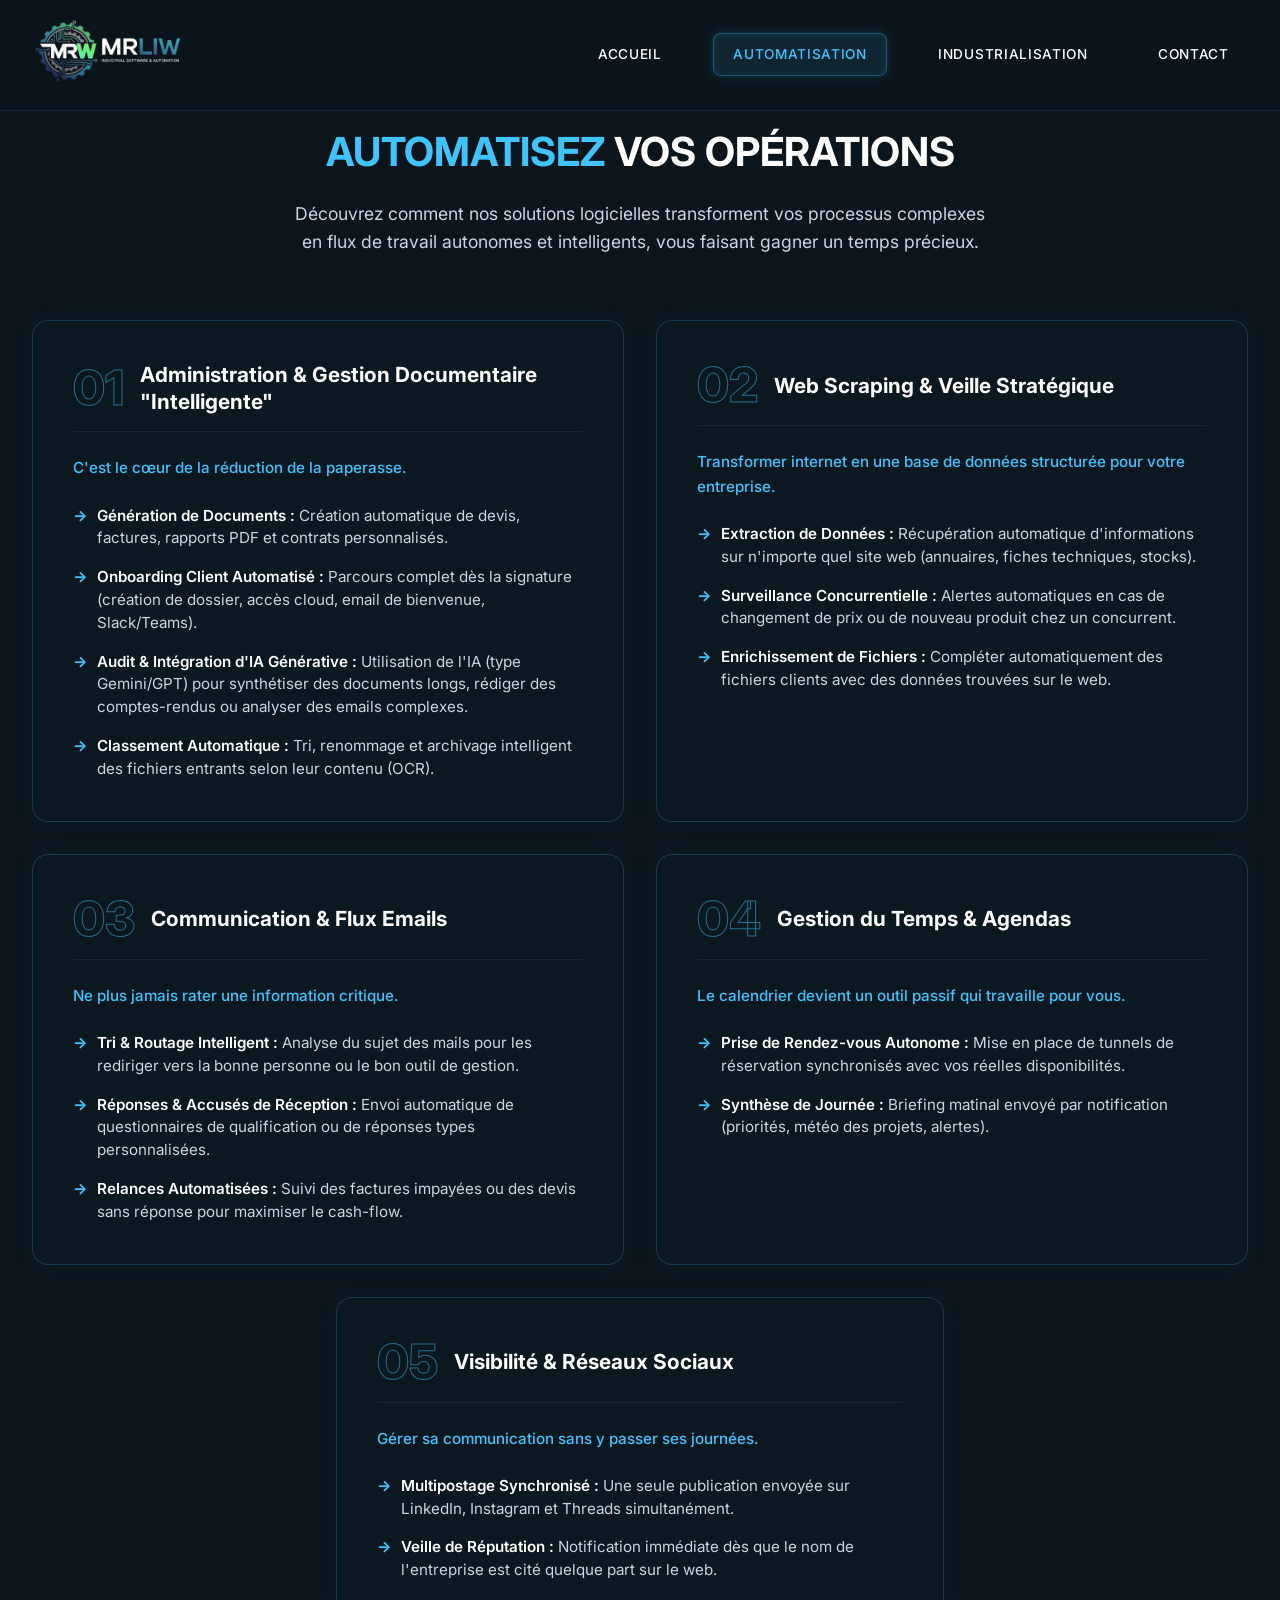
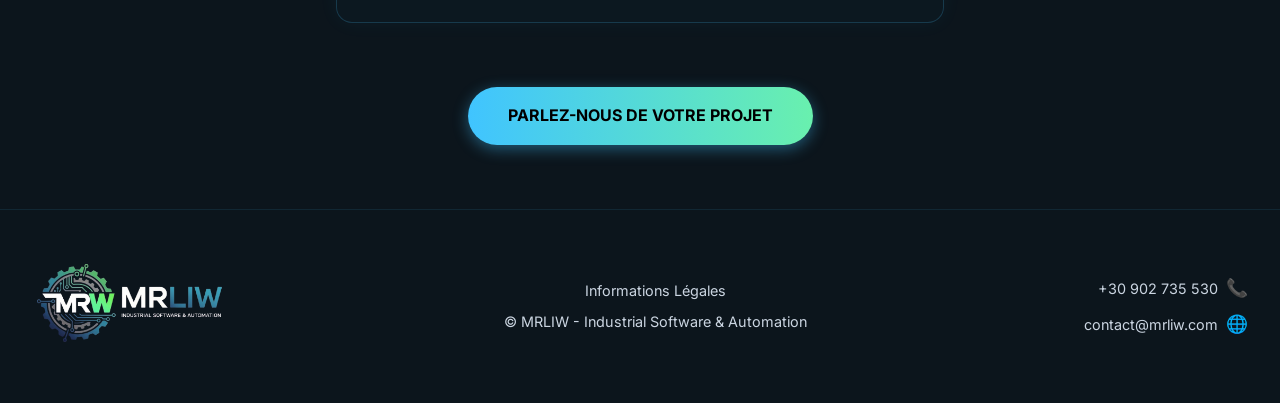
==== template/automatisation.html @ e8d8ef27 "Création de la page automatisation" ====
<!DOCTYPE html>
<html lang="fr" class="scroll-smooth">

<head>
    <meta charset="UTF-8">
    <meta name="viewport" content="width=device-width, initial-scale=1.0">
    <meta name="description"
        content="Découvrez nos services d'automatisation intelligente pour optimiser la gestion, la veille, et la communication de votre entreprise.">
    <title>Automatisation des Processus - MRLIW</title>

    <!-- Google Fonts -->
    <link rel="preconnect" href="https://fonts.googleapis.com">
    <link rel="preconnect" href="https://fonts.gstatic.com" crossorigin>
    <link href="https://fonts.googleapis.com/css2?family=Inter:wght@400;500;600;700;800&display=swap" rel="stylesheet">

    <!-- Custom CSS -->
    <link rel="stylesheet" href="../css/style.css">

    <!-- Umami Analytics -->
    <script defer src="https://stats.mrliw.fr/script.js"
        data-website-id="c07e1c42-2e2d-43bd-b1d2-3c88c7990dd4"></script>
</head>

<body>

    <!-- Header / Navbar -->
    <header class="navbar">
        <div class="container navbar-container">
            <a href="../index.html" class="logo-link" aria-label="Accueil MRLIW">
                <img src="../img/logo_mrliw.png" alt="MRLIW Logo" class="logo-img">
            </a>

            <nav class="nav-links">
                <a href="../index.html#accueil" class="nav-item" data-umami-event="Clic Navbar Accueil">ACCUEIL</a>
                <a href="automatisation.html" class="nav-item active"
                    data-umami-event="Clic Navbar Automatisation">AUTOMATISATION</a>
                <a href="../index.html#poles" class="nav-item"
                    data-umami-event="Clic Navbar Industrialisation">INDUSTRIALISATION</a>
                <a href="contact.html" class="nav-item" data-umami-event="Clic Navbar Contact">CONTACT</a>
            </nav>

            <!-- Mobile Menu Button -->
            <div class="mobile-menu-btn" aria-label="Menu principal">
                <span></span>
                <span></span>
                <span></span>
            </div>
        </div>
    </header>

    <!-- Main Content -->
    <main class="services-page">
        <div class="container">

            <div class="services-header">
                <h1 class="services-title"><span>AUTOMATISEZ</span> VOS OPÉRATIONS</h1>
                <p class="services-subtitle">Découvrez comment nos solutions logicielles transforment vos processus
                    complexes en flux de travail autonomes et intelligents, vous faisant gagner un temps précieux.</p>
            </div>

            <div class="services-grid">

                <!-- Service 1 -->
                <article class="service-card">
                    <div class="service-header">
                        <span class="service-number">01</span>
                        <h2 class="service-title">Administration & Gestion Documentaire "Intelligente"</h2>
                    </div>
                    <p class="service-description">C'est le cœur de la réduction de la paperasse.</p>
                    <ul class="service-features">
                        <li><strong>Génération de Documents :</strong> Création automatique de devis, factures, rapports
                            PDF et contrats personnalisés.</li>
                        <li><strong>Onboarding Client Automatisé :</strong> Parcours complet dès la signature (création
                            de dossier, accès cloud, email de bienvenue, Slack/Teams).</li>
                        <li><strong>Audit & Intégration d'IA Générative :</strong> Utilisation de l'IA (type Gemini/GPT)
                            pour synthétiser des documents longs, rédiger des comptes-rendus ou analyser des emails
                            complexes.</li>
                        <li><strong>Classement Automatique :</strong> Tri, renommage et archivage intelligent des
                            fichiers entrants selon leur contenu (OCR).</li>
                    </ul>
                </article>

                <!-- Service 2 -->
                <article class="service-card">
                    <div class="service-header">
                        <span class="service-number">02</span>
                        <h2 class="service-title">Web Scraping & Veille Stratégique</h2>
                    </div>
                    <p class="service-description">Transformer internet en une base de données structurée pour votre
                        entreprise.</p>
                    <ul class="service-features">
                        <li><strong>Extraction de Données :</strong> Récupération automatique d'informations sur
                            n'importe quel site web (annuaires, fiches techniques, stocks).</li>
                        <li><strong>Surveillance Concurrentielle :</strong> Alertes automatiques en cas de changement de
                            prix ou de nouveau produit chez un concurrent.</li>
                        <li><strong>Enrichissement de Fichiers :</strong> Compléter automatiquement des fichiers clients
                            avec des données trouvées sur le web.</li>
                    </ul>
                </article>

                <!-- Service 3 -->
                <article class="service-card">
                    <div class="service-header">
                        <span class="service-number">03</span>
                        <h2 class="service-title">Communication & Flux Emails</h2>
                    </div>
                    <p class="service-description">Ne plus jamais rater une information critique.</p>
                    <ul class="service-features">
                        <li><strong>Tri & Routage Intelligent :</strong> Analyse du sujet des mails pour les rediriger
                            vers la bonne personne ou le bon outil de gestion.</li>
                        <li><strong>Réponses & Accusés de Réception :</strong> Envoi automatique de questionnaires de
                            qualification ou de réponses types personnalisées.</li>
                        <li><strong>Relances Automatisées :</strong> Suivi des factures impayées ou des devis sans
                            réponse pour maximiser le cash-flow.</li>
                    </ul>
                </article>

                <!-- Service 4 -->
                <article class="service-card">
                    <div class="service-header">
                        <span class="service-number">04</span>
                        <h2 class="service-title">Gestion du Temps & Agendas</h2>
                    </div>
                    <p class="service-description">Le calendrier devient un outil passif qui travaille pour vous.</p>
                    <ul class="service-features">
                        <li><strong>Prise de Rendez-vous Autonome :</strong> Mise en place de tunnels de réservation
                            synchronisés avec vos réelles disponibilités.</li>
                        <li><strong>Synthèse de Journée :</strong> Briefing matinal envoyé par notification (priorités,
                            météo des projets, alertes).</li>
                    </ul>
                </article>

                <!-- Service 5 -->
                <article class="service-card">
                    <div class="service-header">
                        <span class="service-number">05</span>
                        <h2 class="service-title">Visibilité & Réseaux Sociaux</h2>
                    </div>
                    <p class="service-description">Gérer sa communication sans y passer ses journées.</p>
                    <ul class="service-features">
                        <li><strong>Multipostage Synchronisé :</strong> Une seule publication envoyée sur LinkedIn,
                            Instagram et Threads simultanément.</li>
                        <li><strong>Veille de Réputation :</strong> Notification immédiate dès que le nom de
                            l'entreprise est cité quelque part sur le web.</li>
                    </ul>
                </article>

            </div>

            <div class="services-header" style="margin-top: 4rem; margin-bottom: 0;">
                <a href="contact.html" class="btn btn-gradient gap-2"
                    data-umami-event="Clic CTA Contact depuis Automatisation">
                    PARLEZ-NOUS DE VOTRE PROJET
                </a>
            </div>

        </div>
    </main>

    <!-- Footer -->
    <footer id="contact" class="footer">
        <div class="container footer-container">
            <div class="footer-logo">
                <img src="../img/logo_mrliw.png" alt="MRLIW Logo" class="logo-img-small">
            </div>

            <div class="footer-copyright">
                <p><a href="infos_legales.html" class="legal-link">Informations Légales</a></p>
                <p>&copy; MRLIW - Industrial Software & Automation</p>
            </div>

            <div class="footer-contact">
                <div class="contact-item">
                    <span>+30 902 735 530</span>
                    <span class="icon">📞</span>
                </div>
                <div class="contact-item">
                    <span>contact@mrliw.com</span>
                    <span class="icon">🌐</span>
                </div>
            </div>
        </div>
    </footer>

    <!-- Custom JS -->
    <script src="../js/main.js"></script>
</body>

</html>
---- css/style.css ----
/* =========================================================================
   MRLIW - Stylesheet (Mise à jour Maquette)
   ========================================================================= */

:root {
    --bg-main: #0c151c;
    /* Bleu très sombre / noir */
    --bg-card: rgba(14, 25, 34, 0.85);
    /* Fond des cartes légèrement transparent */

    --text-main: #ffffff;
    --text-muted: #cbd5e1;

    /* Nouvelles couleurs de la maquette */
    --cyan: #40c4ff;
    --cyan-hover: #00b0ff;
    --gradient-start: #40c4ff;
    --gradient-end: #69f0ae;
    /* Vert menthe clair pour le dégradé du bouton */

    /* Glows */
    --glow-cyan: rgba(64, 196, 255, 0.4);

    --font-sans: 'Inter', system-ui, -apple-system, sans-serif;
    --transition-speed: 0.3s;
}

* {
    margin: 0;
    padding: 0;
    box-sizing: border-box;
}

html {
    scroll-behavior: smooth;
}

body {
    background-color: var(--bg-main);
    color: var(--text-main);
    font-family: var(--font-sans);
    line-height: 1.6;
    overflow-x: hidden;
    -webkit-font-smoothing: antialiased;
}

.container {
    width: 100%;
    max-width: 1400px;
    margin: 0 auto;
    padding: 0 2rem;
}

.text-cyan {
    color: var(--cyan);
}

/* --- Boutons --- */
.btn {
    display: inline-block;
    border-radius: 9999px;
    font-weight: 700;
    text-decoration: none;
    text-transform: uppercase;
    transition: all var(--transition-speed) ease;
    cursor: pointer;
    text-align: center;
    color: #000;
    /* Texte noir sur bouton clair */
    border: none;
}

.btn-gradient {
    background: linear-gradient(90deg, var(--gradient-start), var(--gradient-end));
    padding: 1rem 2.5rem;
    font-size: 1rem;
    box-shadow: 0 4px 15px var(--glow-cyan);
}

.btn-gradient:hover {
    box-shadow: 0 6px 25px var(--glow-cyan);
    transform: translateY(-2px);
    filter: brightness(1.1);
}

.btn-gradient-small {
    background: linear-gradient(90deg, var(--gradient-start), var(--gradient-end));
    padding: 0.8rem 2rem;
    font-size: 0.9rem;
    box-shadow: 0 4px 15px var(--glow-cyan);
}

.btn-gradient-small:hover {
    box-shadow: 0 6px 20px var(--glow-cyan);
    transform: translateY(-2px);
    filter: brightness(1.1);
}

/* --- Navbar --- */
.navbar {
    position: fixed;
    top: 0;
    width: 100%;
    z-index: 100;
    background: rgba(12, 21, 28, 0.9);
    backdrop-filter: blur(10px);
    -webkit-backdrop-filter: blur(10px);
    border-bottom: 1px solid rgba(64, 196, 255, 0.1);
    padding: 1rem 0;
}

.navbar-container {
    display: flex;
    justify-content: space-between;
    align-items: center;
}

.logo-img {
    height: 70px;
    width: auto;
}

.nav-links {
    display: none;
    gap: 2rem;
    align-items: center;
}

@media (min-width: 900px) {
    .nav-links {
        display: flex;
    }
}

.nav-item {
    color: var(--text-main);
    text-decoration: none;
    font-size: 0.85rem;
    text-transform: uppercase;
    letter-spacing: 0.05em;
    font-weight: 500;
    padding: 0.6rem 1.2rem;
    border-radius: 8px;
    transition: all var(--transition-speed) ease;
}

.nav-item:hover {
    color: var(--cyan);
}

.nav-item.active {
    background: rgba(64, 196, 255, 0.1);
    border: 1px solid rgba(64, 196, 255, 0.3);
    color: var(--cyan);
    box-shadow: inset 0 0 10px rgba(64, 196, 255, 0.1), 0 0 10px rgba(64, 196, 255, 0.2);
}

.mobile-menu-btn {
    display: flex;
    flex-direction: column;
    gap: 5px;
    cursor: pointer;
    z-index: 100;
}

.mobile-menu-btn span {
    width: 25px;
    height: 2px;
    background-color: var(--text-main);
    transition: all 0.3s ease;
}

/* Menu Mobile fermÃ© par dÃ©faut sur petit Ã©cran */
@media (max-width: 899px) {
    .nav-links {
        position: fixed;
        top: 0;
        right: -100%;
        width: 80%;
        max-width: 300px;
        height: 100vh;
        background-color: rgba(12, 21, 28, 0.98);
        backdrop-filter: blur(15px);
        -webkit-backdrop-filter: blur(15px);
        display: flex;
        flex-direction: column;
        justify-content: center;
        align-items: center;
        transition: right 0.4s ease;
        border-left: 1px solid rgba(64, 196, 255, 0.2);
        box-shadow: -5px 0 20px rgba(0, 0, 0, 0.5);
    }

    .nav-links.nav-active {
        right: 0;
    }

    /* Animation de la croix pour le bouton menu */
    .mobile-menu-btn.toggle span:nth-child(1) {
        transform: rotate(-45deg) translate(-5px, 5px);
    }

    .mobile-menu-btn.toggle span:nth-child(2) {
        opacity: 0;
    }

    .mobile-menu-btn.toggle span:nth-child(3) {
        transform: rotate(45deg) translate(-5px, -5px);
    }
}

@media (min-width: 900px) {
    .mobile-menu-btn {
        display: none;
    }
}

/* --- Services / Automatisation Page --- */
.services-page {
    padding-top: 120px;
    padding-bottom: 4rem;
}

.services-header {
    text-align: center;
    margin-bottom: 4rem;
}

.services-title {
    font-size: 2.5rem;
    color: #fff;
    margin-bottom: 1rem;
}

.services-title span {
    color: var(--cyan);
}

.services-subtitle {
    color: var(--text-muted);
    font-size: 1.1rem;
    max-width: 700px;
    margin: 0 auto;
}

.services-grid {
    display: grid;
    grid-template-columns: 1fr;
    gap: 2rem;
}

@media (min-width: 768px) {
    .services-grid {
        grid-template-columns: repeat(2, 1fr);
    }

    /* Make the last card span 2 columns to center it for 5 cards */
    .services-grid .service-card:nth-child(5):last-child {
        grid-column: 1 / -1;
        max-width: 50%;
        margin: 0 auto;
    }
}

@media (max-width: 1024px) {
    .services-grid .service-card:nth-child(5):last-child {
        max-width: 80%;
    }
}

@media (max-width: 767px) {
    .services-grid .service-card:nth-child(5):last-child {
        max-width: 100%;
    }
}

.service-card {
    background-color: var(--bg-card);
    border: 1px solid rgba(64, 196, 255, 0.2);
    border-radius: 16px;
    padding: 2.5rem;
    backdrop-filter: blur(10px);
    -webkit-backdrop-filter: blur(10px);
    box-shadow: 0 0 20px rgba(64, 196, 255, 0.05);
    transition: transform var(--transition-speed) ease, box-shadow var(--transition-speed) ease;
    display: flex;
    flex-direction: column;
    height: 100%;
}

.service-card:hover {
    transform: translateY(-5px);
    box-shadow: 0 10px 30px rgba(64, 196, 255, 0.15);
    border-color: rgba(64, 196, 255, 0.5);
}

.service-header {
    display: flex;
    align-items: center;
    gap: 1rem;
    margin-bottom: 1.5rem;
    border-bottom: 1px solid rgba(64, 196, 255, 0.1);
    padding-bottom: 1rem;
}

.service-number {
    font-size: 3rem;
    font-weight: 800;
    color: transparent;
    -webkit-text-stroke: 1px var(--cyan);
    opacity: 0.5;
    line-height: 1;
    transition: all var(--transition-speed) ease;
}

.service-card:hover .service-number {
    opacity: 1;
    color: var(--cyan);
    -webkit-text-stroke: 0;
    text-shadow: 0 0 15px rgba(64, 196, 255, 0.4);
}

.service-title {
    font-size: 1.3rem;
    color: #fff;
    line-height: 1.3;
}

.service-description {
    color: var(--cyan);
    font-weight: 500;
    margin-bottom: 1.5rem;
    font-size: 0.95rem;
}

.service-features {
    list-style: none;
    padding: 0;
    margin: 0;
    display: flex;
    flex-direction: column;
    gap: 1rem;
    flex-grow: 1;
}

.service-features li {
    position: relative;
    padding-left: 1.5rem;
    color: var(--text-muted);
    font-size: 0.95rem;
    line-height: 1.5;
}

.service-features li::before {
    content: "→";
    position: absolute;
    left: 0;
    top: 0;
    color: var(--cyan);
    font-weight: bold;
}

.service-features strong {
    color: #fff;
    font-weight: 600;
}

/* --- Hero Section --- */
.hero {
    position: relative;
    min-height: 100vh;
    display: flex;
    align-items: center;
    padding-top: 80px;
    background-image: url('../img/bureau.png');
    background-size: cover;
    background-position: center;
}

.hero-overlay {
    position: absolute;
    top: 0;
    left: 0;
    width: 100%;
    height: 100%;
    /* Dégradé subtil pour assombrir et faire ressortir le texte */
    background: linear-gradient(to right, rgba(8, 15, 20, 0.95) 0%, rgba(8, 15, 20, 0.6) 50%, rgba(8, 15, 20, 0.3) 100%);
    z-index: 1;
}

.hero-content {
    position: relative;
    z-index: 2;
    display: flex;
    justify-content: flex-start;
    /* Aligné à gauche */
}

.hero-text-wrapper {
    max-width: 700px;
}

.hero-title {
    font-size: 2.5rem;
    font-weight: 800;
    line-height: 1.1;
    margin-bottom: 1.5rem;
    color: #ffffff;
    letter-spacing: -0.02em;
}

@media (min-width: 768px) {
    .hero-title {
        font-size: 3.8rem;
    }
}

.hero-subtitle {
    font-size: 1.1rem;
    color: var(--text-muted);
    margin-bottom: 2.5rem;
    line-height: 1.5;
}

@media (min-width: 768px) {
    .hero-subtitle {
        font-size: 1.3rem;
    }
}

/* --- Section Pôles --- */
.poles-section {
    position: relative;
    z-index: 10;
    margin-top: -40px;
    /* Remonte légèrement sans cacher le bouton */
    padding-bottom: 2rem;
    /* Réduit l'espace avec la section suivante */
}

.poles-grid {
    display: grid;
    grid-template-columns: 1fr;
    gap: 2rem;
}

@media (min-width: 1024px) {
    .poles-grid {
        grid-template-columns: 1fr 1fr;
    }
}

.pole-card {
    background-color: var(--bg-card);
    border: 1px solid rgba(64, 196, 255, 0.3);
    border-radius: 16px;
    padding: 2rem;
    position: relative;
    backdrop-filter: blur(10px);
    -webkit-backdrop-filter: blur(10px);
    box-shadow: 0 0 20px rgba(64, 196, 255, 0.1), inset 0 0 20px rgba(64, 196, 255, 0.05);
    transition: all var(--transition-speed) ease;
    display: flex;
    flex-direction: column;
}

.pole-card:hover {
    box-shadow: 0 0 30px rgba(64, 196, 255, 0.2), inset 0 0 30px rgba(64, 196, 255, 0.1);
    border-color: rgba(64, 196, 255, 0.6);
    transform: translateY(-5px);
}

/* Trait lumineux au-dessus et en-dessous de la carte (effet néon) */
.pole-card::before,
.pole-card::after {
    content: '';
    position: absolute;
    left: 50%;
    transform: translateX(-50%);
    width: 80%;
    height: 1px;
    background: radial-gradient(circle, var(--cyan) 0%, transparent 100%);
    opacity: 0.5;
}

.pole-card::before {
    top: -1px;
}

.pole-card::after {
    bottom: -1px;
}

.pole-card-inner {
    display: flex;
    flex-direction: column;
    gap: 2rem;
    flex-grow: 1;
}

@media (min-width: 600px) {
    .pole-card-inner {
        flex-direction: row;
        align-items: center;
    }
}

.pole-image-wrapper {
    flex: 0 0 160px;
    /* L'image garde une taille fixe */
    display: flex;
    justify-content: center;
    align-items: center;
}

.pole-img {
    width: 100%;
    max-width: 150px;
    height: auto;
    object-fit: contain;
    filter: drop-shadow(0 0 10px rgba(64, 196, 255, 0.3));
}

.pole-content {
    flex-grow: 1;
}

.pole-title {
    font-size: 1.4rem;
    font-weight: 700;
    margin-bottom: 1rem;
    line-height: 1.2;
    letter-spacing: 0.05em;
}

.pole-list {
    list-style: none;
    color: var(--text-muted);
}

.pole-list li {
    position: relative;
    padding-left: 1.2rem;
    margin-bottom: 0.8rem;
    font-size: 0.95rem;
    line-height: 1.4;
}

/* Custom bullet avec un point cyan */
.pole-list li::before {
    content: "•";
    position: absolute;
    left: 0;
    color: var(--cyan);
    font-size: 1.5rem;
    line-height: 1;
    top: -4px;
}

.pole-footer {
    display: flex;
    justify-content: center;
    margin-top: 2rem;
    position: relative;
    z-index: 2;
}

/* --- CTA Banner Section --- */
.cta-banner {
    position: relative;
    background-color: rgba(14, 25, 34, 0.6);
    border-top: 1px solid rgba(64, 196, 255, 0.1);
    border-bottom: 1px solid rgba(64, 196, 255, 0.1);
    padding: 3rem 1rem;
    display: flex;
    justify-content: center;
    align-items: center;
    overflow: hidden;
}

.circuit-decoration {
    position: absolute;
    top: 50%;
    transform: translateY(-50%);
    width: 250px;
    height: 120px;
    opacity: 0.6;
    pointer-events: none;
    display: none;
    /* Cacher sur petits écrans pour plus de clarté */
}

@media (min-width: 900px) {
    .circuit-decoration {
        display: block;
    }
}

.circuit-left {
    left: -20px;
}

.circuit-right {
    right: -20px;
}

.circuit-decoration svg {
    width: 100%;
    height: 100%;
}

.cta-content {
    text-align: center;
    position: relative;
    z-index: 2;
    max-width: 800px;
}

.cta-heading {
    font-size: 1.6rem;
    font-weight: 700;
    color: var(--text-main);
    margin-bottom: 1.5rem;
    letter-spacing: 0.02em;
}

@media (min-width: 768px) {
    .cta-heading {
        font-size: 2rem;
    }
}

.cta-button {
    font-size: 1rem;
    padding: 1rem 3rem;
}

/* --- Footer --- */
.footer {
    padding: 3rem 0;
    background-color: var(--bg-main);
    border-top: 1px solid rgba(64, 196, 255, 0.1);
}

.footer-container {
    display: flex;
    flex-direction: column;
    align-items: center;
    gap: 2rem;
}

@media (min-width: 768px) {
    .footer-container {
        flex-direction: row;
        justify-content: space-between;
    }
}

.logo-img-small {
    height: 90px;
    width: auto;
}

.footer-copyright {
    color: var(--text-muted);
    font-size: 0.9rem;
    text-align: center;
}

.legal-link {
    color: var(--text-muted);
    text-decoration: none;
    transition: color var(--transition-speed) ease;
    display: inline-block;
    margin-bottom: 0.5rem;
}

.legal-link:hover {
    color: var(--cyan);
    text-decoration: underline;
}

.footer-contact {
    display: flex;
    flex-direction: column;
    gap: 0.5rem;
    text-align: right;
}

.contact-item {
    display: flex;
    align-items: center;
    justify-content: flex-end;
    gap: 0.5rem;
    color: var(--text-muted);
    font-size: 0.9rem;
}

.contact-item .icon {
    font-size: 1.1rem;
    color: var(--cyan);
}

/* --- Formulaire de Contact --- */
.contact-page {
    padding-top: 120px;
    padding-bottom: 4rem;
}

.contact-card {
    background-color: var(--bg-card);
    border: 1px solid rgba(64, 196, 255, 0.2);
    border-radius: 16px;
    padding: 3rem;
    backdrop-filter: blur(10px);
    -webkit-backdrop-filter: blur(10px);
    box-shadow: 0 0 20px rgba(64, 196, 255, 0.05);
    max-width: 800px;
    margin: 0 auto;
}

.contact-title {
    font-size: 2.5rem;
    color: #fff;
    margin-bottom: 1rem;
    text-align: center;
}

.contact-subtitle {
    color: var(--text-muted);
    text-align: center;
    margin-bottom: 2.5rem;
}

.contact-form {
    display: grid;
    grid-template-columns: 1fr;
    gap: 1.5rem;
}

@media (min-width: 768px) {
    .form-group-half {
        display: grid;
        grid-template-columns: 1fr 1fr;
        gap: 1.5rem;
    }
}

.form-group {
    display: flex;
    flex-direction: column;
    gap: 0.5rem;
}

.form-label {
    color: var(--text-main);
    font-weight: 500;
    font-size: 0.95rem;
}

.form-label span.optional {
    color: var(--text-muted);
    font-size: 0.85rem;
    font-weight: 400;
    margin-left: 0.5rem;
}

.form-input,
.form-textarea {
    width: 100%;
    background-color: rgba(12, 21, 28, 0.6);
    border: 1px solid rgba(64, 196, 255, 0.2);
    border-radius: 8px;
    padding: 0.8rem 1rem;
    color: #fff;
    font-family: var(--font-sans);
    font-size: 1rem;
    transition: all var(--transition-speed) ease;
}

.form-input:focus,
.form-textarea:focus {
    outline: none;
    border-color: var(--cyan);
    box-shadow: 0 0 10px rgba(64, 196, 255, 0.2);
    background-color: rgba(12, 21, 28, 0.8);
}

.form-textarea {
    resize: vertical;
    min-height: 150px;
}

.submit-btn-wrapper {
    text-align: center;
    margin-top: 1rem;
}
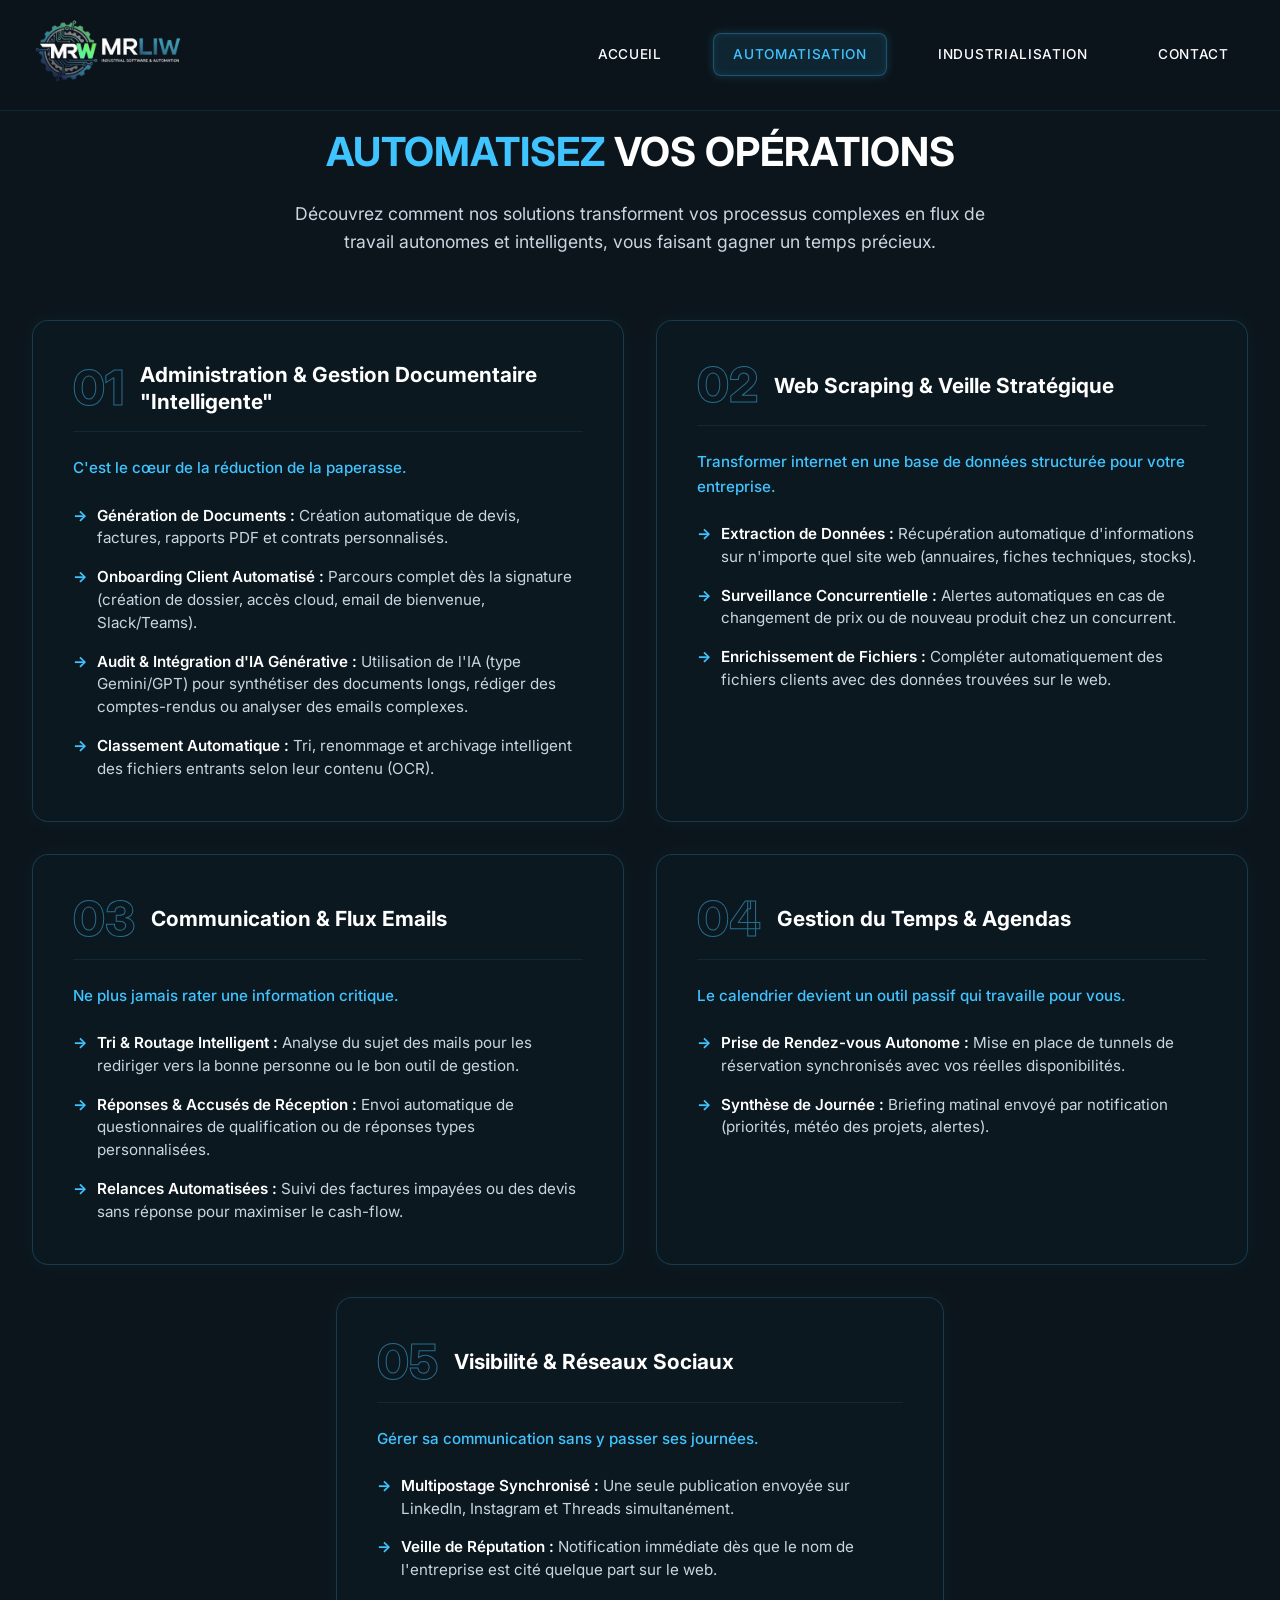
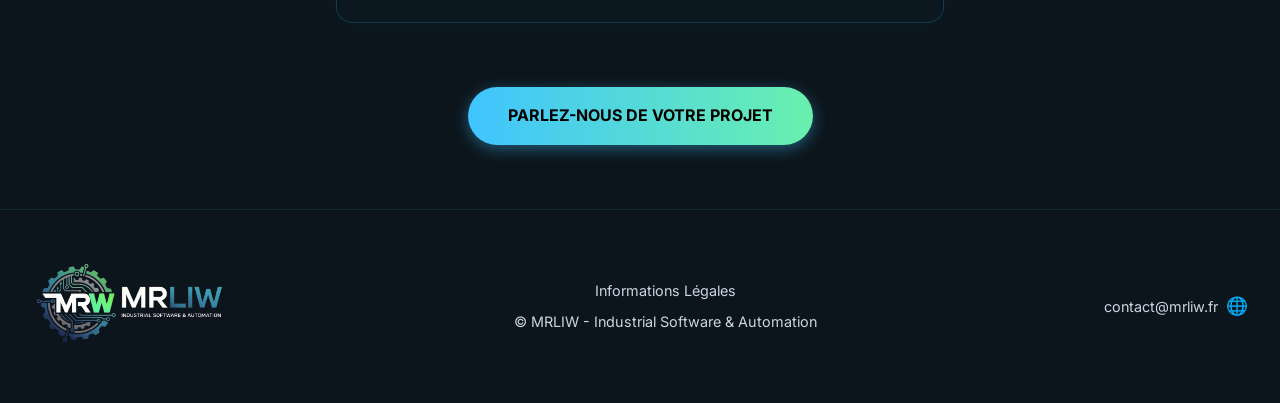
==== commit 2fd2b7bf: "Ajout de la page industrialisation" ====
--- a/template/automatisation.html
+++ b/template/automatisation.html
@@ -34,7 +34,7 @@
                 <a href="../index.html#accueil" class="nav-item" data-umami-event="Clic Navbar Accueil">ACCUEIL</a>
                 <a href="automatisation.html" class="nav-item active"
                     data-umami-event="Clic Navbar Automatisation">AUTOMATISATION</a>
-                <a href="../index.html#poles" class="nav-item"
+                <a href="industrialisation.html" class="nav-item"
                     data-umami-event="Clic Navbar Industrialisation">INDUSTRIALISATION</a>
                 <a href="contact.html" class="nav-item" data-umami-event="Clic Navbar Contact">CONTACT</a>
             </nav>
@@ -54,7 +54,7 @@
 
             <div class="services-header">
                 <h1 class="services-title"><span>AUTOMATISEZ</span> VOS OPÉRATIONS</h1>
-                <p class="services-subtitle">Découvrez comment nos solutions logicielles transforment vos processus
+                <p class="services-subtitle">Découvrez comment nos solutions transforment vos processus
                     complexes en flux de travail autonomes et intelligents, vous faisant gagner un temps précieux.</p>
             </div>
 
@@ -171,11 +171,7 @@
 
             <div class="footer-contact">
                 <div class="contact-item">
-                    <span>+30 902 735 530</span>
-                    <span class="icon">📞</span>
-                </div>
-                <div class="contact-item">
-                    <span>contact@mrliw.com</span>
+                    <span>contact@mrliw.fr</span>
                     <span class="icon">🌐</span>
                 </div>
             </div>
--- a/css/style.css
+++ b/css/style.css
@@ -254,7 +254,8 @@
         grid-template-columns: repeat(2, 1fr);
     }
 
-    /* Make the last card span 2 columns to center it for 5 cards */
+    /* Make the last card span 2 columns to center it for 3 or 5 cards */
+    .services-grid .service-card:nth-child(3):last-child,
     .services-grid .service-card:nth-child(5):last-child {
         grid-column: 1 / -1;
         max-width: 50%;
@@ -263,12 +264,16 @@
 }
 
 @media (max-width: 1024px) {
+
+    .services-grid .service-card:nth-child(3):last-child,
     .services-grid .service-card:nth-child(5):last-child {
         max-width: 80%;
     }
 }
 
 @media (max-width: 767px) {
+
+    .services-grid .service-card:nth-child(3):last-child,
     .services-grid .service-card:nth-child(5):last-child {
         max-width: 100%;
     }
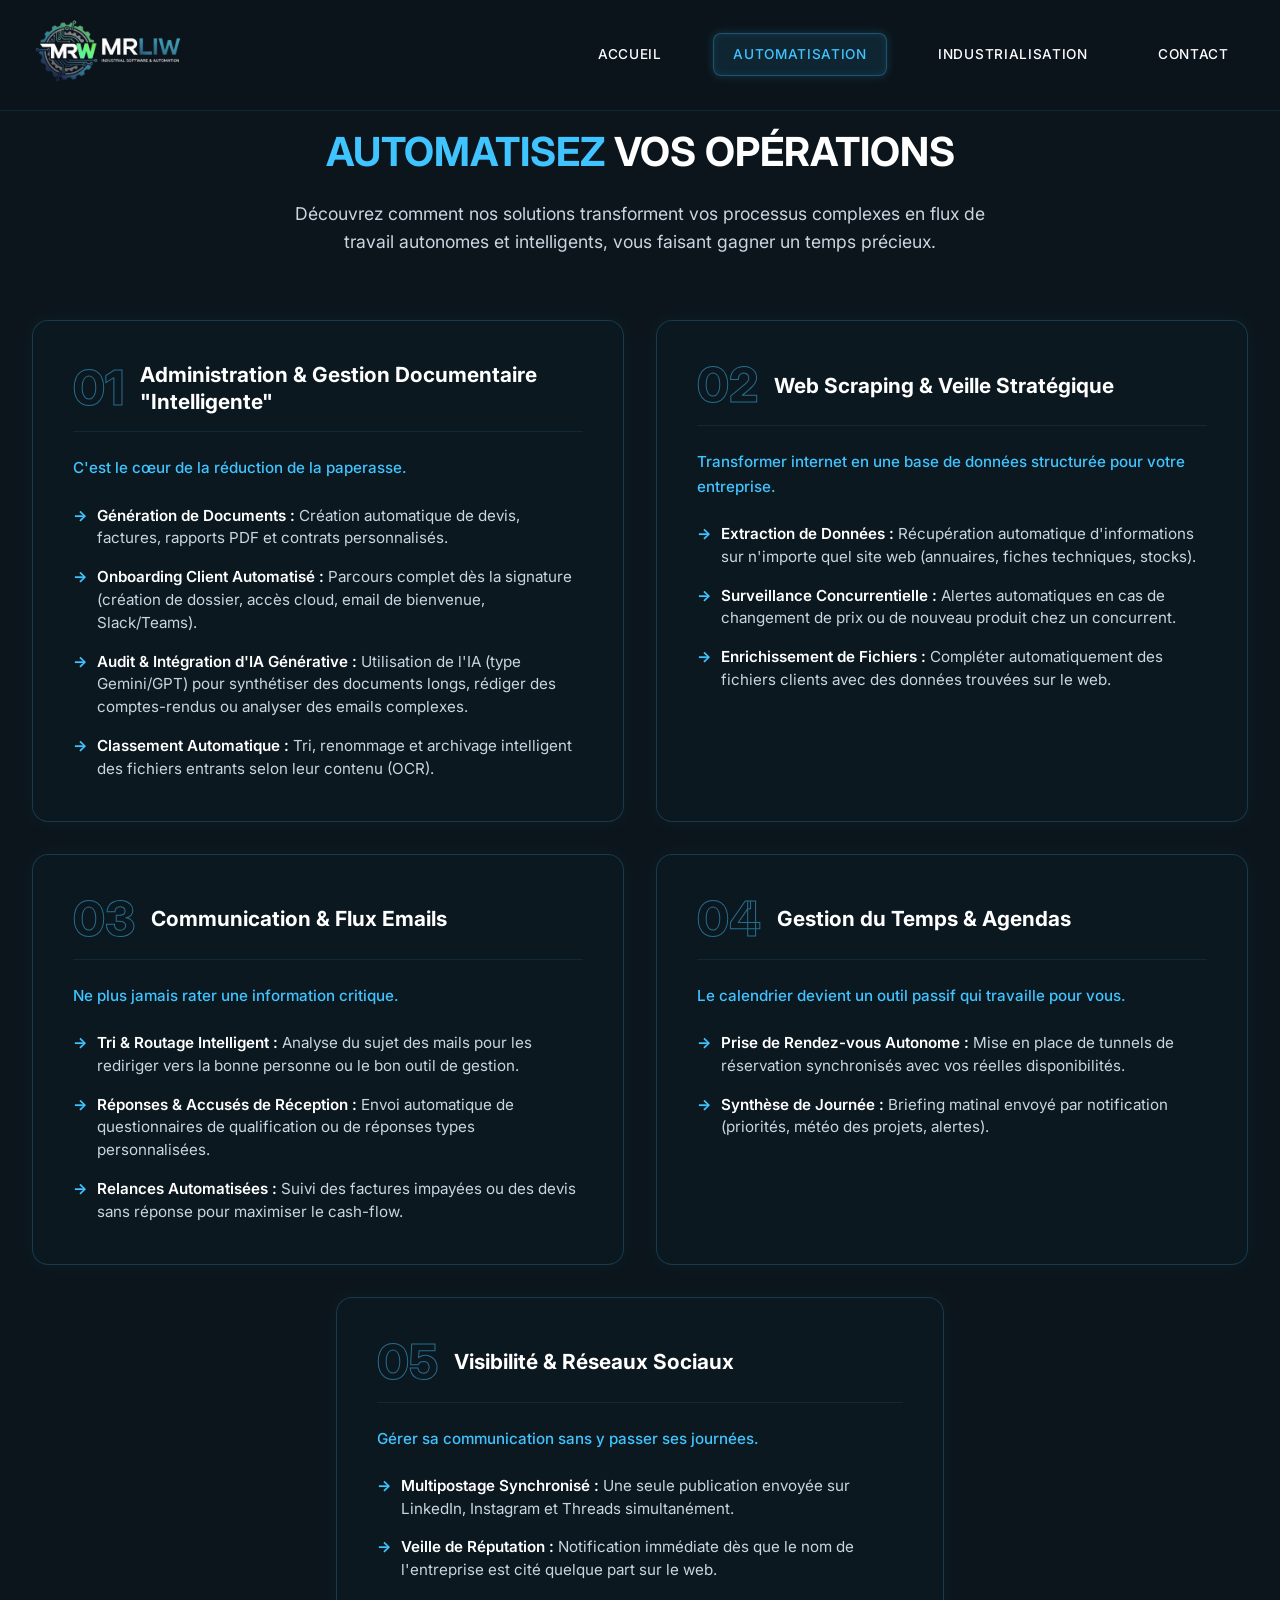
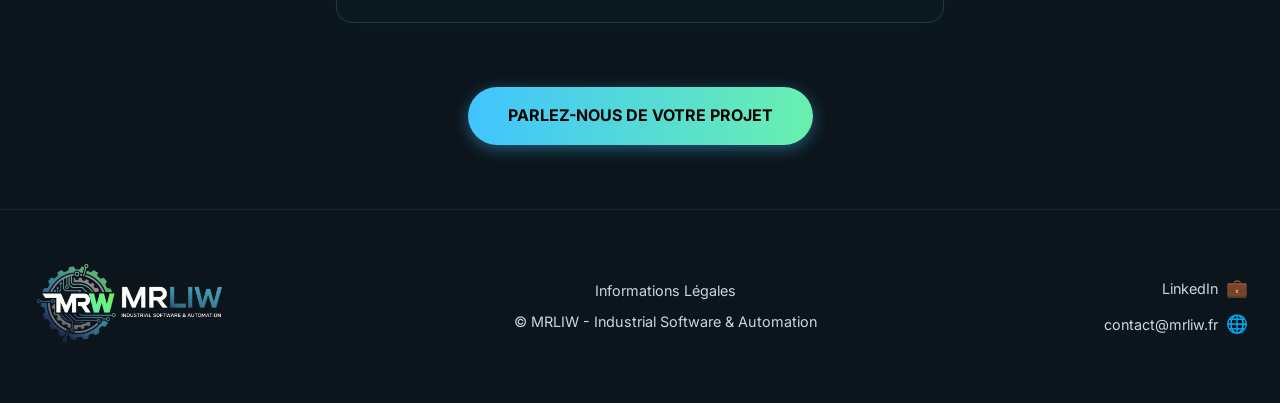
==== commit b3ba347e: "Ajout du lien linkedin" ====
--- a/template/automatisation.html
+++ b/template/automatisation.html
@@ -8,6 +8,42 @@
         content="Découvrez nos services d'automatisation intelligente pour optimiser la gestion, la veille, et la communication de votre entreprise.">
     <title>Automatisation des Processus - MRLIW</title>
 
+    <!-- Favicon -->
+    <link rel="icon" type="image/png" href="../img/logo_favicon.png">
+
+    <!-- Canonical URL -->
+    <link rel="canonical" href="https://mrliw.fr/template/automatisation.html">
+
+    <!-- Structured Data (JSON-LD) -->
+    <script type="application/ld+json">
+    {
+      "@context": "https://schema.org",
+      "@type": "Service",
+      "serviceType": "Automatisation des Processus",
+      "provider": {
+        "@type": "LocalBusiness",
+        "name": "MRLIW",
+        "image": "https://mrliw.fr/img/logo_mrliw.png"
+      },
+      "description": "Découvrez nos services d'automatisation intelligente pour optimiser la gestion, la veille, et la communication de votre entreprise."
+    }
+    </script>
+
+    <!-- Open Graph / LinkedIn / Facebook -->
+    <meta property="og:type" content="website">
+    <meta property="og:url" content="https://mrliw.fr/template/automatisation.html">
+    <meta property="og:title" content="Automatisation des Processus - MRLIW">
+    <meta property="og:description"
+        content="Découvrez nos services d'automatisation intelligente pour optimiser la gestion, la veille, et la communication de votre entreprise.">
+    <meta property="og:image" content="https://mrliw.fr/img/logo_mrliw.png">
+
+    <!-- Twitter / X -->
+    <meta name="twitter:card" content="summary_large_image">
+    <meta name="twitter:url" content="https://mrliw.fr/template/automatisation.html">
+    <meta name="twitter:title" content="Automatisation des Processus - MRLIW">
+    <meta name="twitter:description"
+        content="Découvrez nos services d'automatisation intelligente pour optimiser la gestion, la veille, et la communication de votre entreprise.">
+    <meta name="twitter:image" content="https://mrliw.fr/img/logo_mrliw.png">
     <!-- Google Fonts -->
     <link rel="preconnect" href="https://fonts.googleapis.com">
     <link rel="preconnect" href="https://fonts.gstatic.com" crossorigin>
@@ -171,6 +207,12 @@
 
             <div class="footer-contact">
                 <div class="contact-item">
+                    <a href="https://www.linkedin.com/company/112304035" target="_blank" rel="noopener noreferrer"
+                        style="color: inherit; text-decoration: none;"
+                        data-umami-event="Clic Footer LinkedIn">LinkedIn</a>
+                    <span class="icon">💼</span>
+                </div>
+                <div class="contact-item">
                     <span>contact@mrliw.fr</span>
                     <span class="icon">🌐</span>
                 </div>
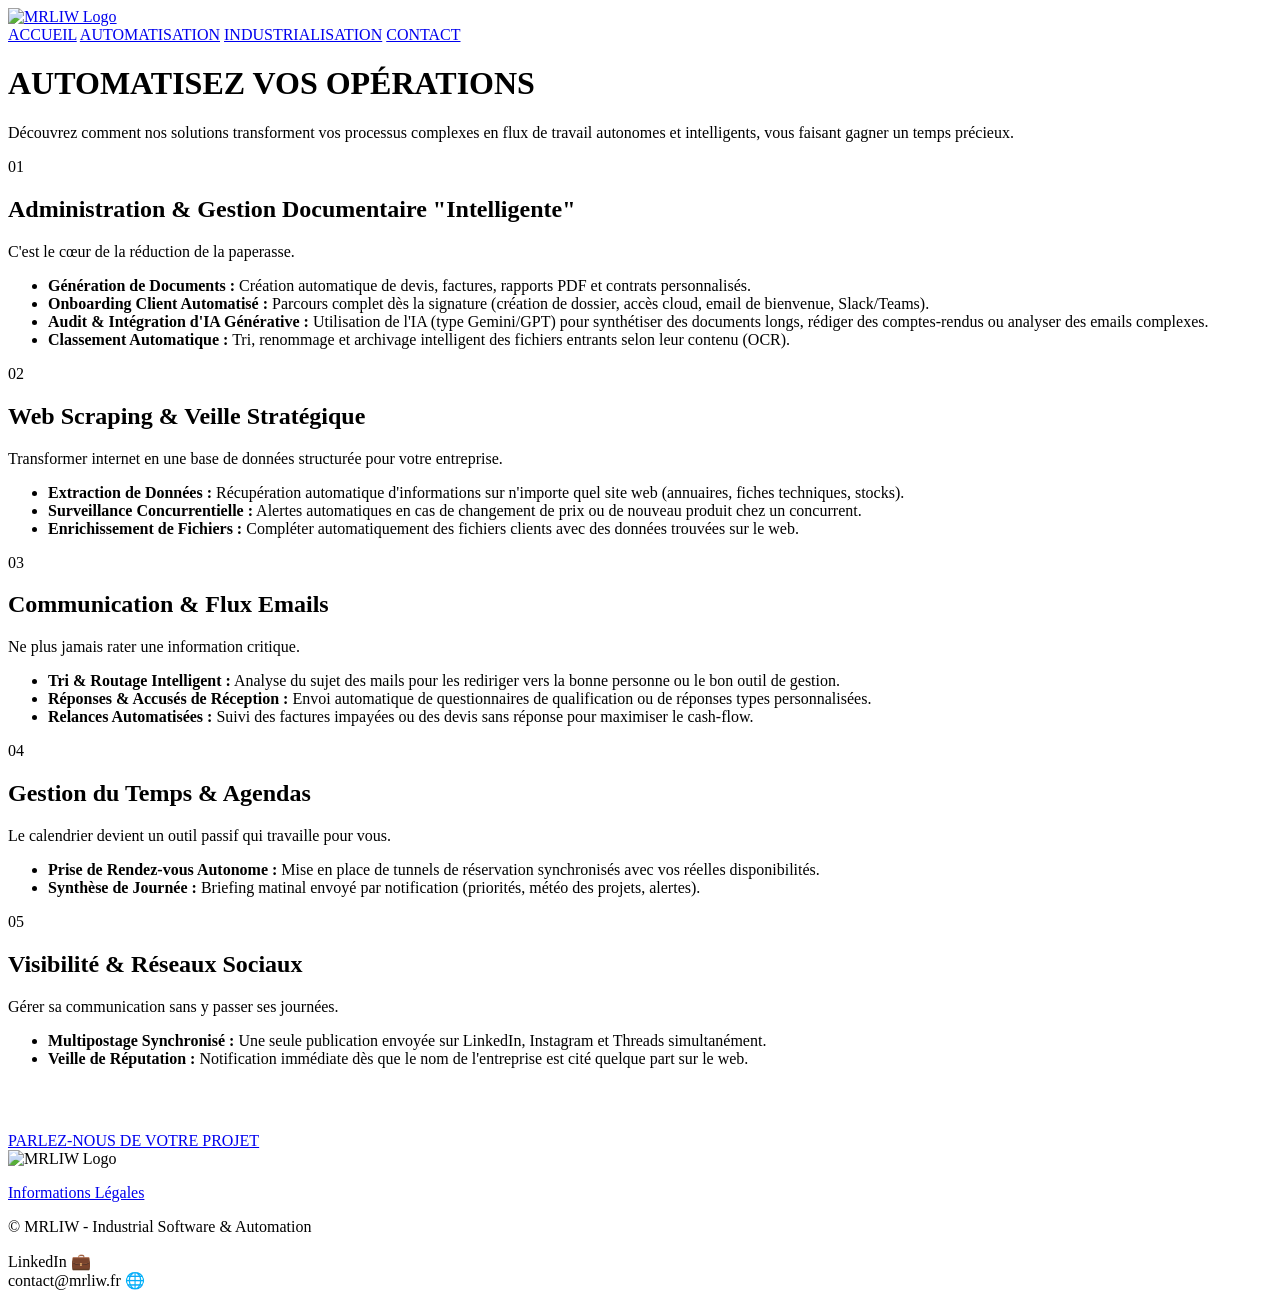
==== commit 8458ae9d: "Passage des liens de relatifs à absolu" ====
--- a/template/automatisation.html
+++ b/template/automatisation.html
@@ -9,10 +9,10 @@
     <title>Automatisation des Processus - MRLIW</title>
 
     <!-- Favicon -->
-    <link rel="icon" type="image/png" href="../img/logo_favicon.png">
+    <link rel="icon" type="image/png" href="https://mrliw.fr/img/logo_favicon.png">
 
     <!-- Canonical URL -->
-    <link rel="canonical" href="https://mrliw.fr/template/automatisation.html">
+    <link rel="canonical" href="https://mrliw.fr/automatisation">
 
     <!-- Structured Data (JSON-LD) -->
     <script type="application/ld+json">
@@ -31,7 +31,7 @@
 
     <!-- Open Graph / LinkedIn / Facebook -->
     <meta property="og:type" content="website">
-    <meta property="og:url" content="https://mrliw.fr/template/automatisation.html">
+    <meta property="og:url" content="https://mrliw.fr/automatisation">
     <meta property="og:title" content="Automatisation des Processus - MRLIW">
     <meta property="og:description"
         content="Découvrez nos services d'automatisation intelligente pour optimiser la gestion, la veille, et la communication de votre entreprise.">
@@ -39,7 +39,7 @@
 
     <!-- Twitter / X -->
     <meta name="twitter:card" content="summary_large_image">
-    <meta name="twitter:url" content="https://mrliw.fr/template/automatisation.html">
+    <meta name="twitter:url" content="https://mrliw.fr/automatisation">
     <meta name="twitter:title" content="Automatisation des Processus - MRLIW">
     <meta name="twitter:description"
         content="Découvrez nos services d'automatisation intelligente pour optimiser la gestion, la veille, et la communication de votre entreprise.">
@@ -50,7 +50,7 @@
     <link href="https://fonts.googleapis.com/css2?family=Inter:wght@400;500;600;700;800&display=swap" rel="stylesheet">
 
     <!-- Custom CSS -->
-    <link rel="stylesheet" href="../css/style.css">
+    <link rel="stylesheet" href="https://mrliw.fr/css/style.css">
 
     <!-- Umami Analytics -->
     <script defer src="https://stats.mrliw.fr/script.js"
@@ -62,17 +62,17 @@
     <!-- Header / Navbar -->
     <header class="navbar">
         <div class="container navbar-container">
-            <a href="../index.html" class="logo-link" aria-label="Accueil MRLIW">
-                <img src="../img/logo_mrliw.png" alt="MRLIW Logo" class="logo-img">
+            <a href="https://mrliw.fr/" class="logo-link" aria-label="Accueil MRLIW">
+                <img src="https://mrliw.fr/img/logo_mrliw.png" alt="MRLIW Logo" class="logo-img">
             </a>
 
             <nav class="nav-links">
-                <a href="../index.html#accueil" class="nav-item" data-umami-event="Clic Navbar Accueil">ACCUEIL</a>
-                <a href="automatisation.html" class="nav-item active"
+                <a href="https://mrliw.fr/#accueil" class="nav-item" data-umami-event="Clic Navbar Accueil">ACCUEIL</a>
+                <a href="https://mrliw.fr/automatisation" class="nav-item active"
                     data-umami-event="Clic Navbar Automatisation">AUTOMATISATION</a>
-                <a href="industrialisation.html" class="nav-item"
+                <a href="https://mrliw.fr/industrialisation" class="nav-item"
                     data-umami-event="Clic Navbar Industrialisation">INDUSTRIALISATION</a>
-                <a href="contact.html" class="nav-item" data-umami-event="Clic Navbar Contact">CONTACT</a>
+                <a href="https://mrliw.fr/contact" class="nav-item" data-umami-event="Clic Navbar Contact">CONTACT</a>
             </nav>
 
             <!-- Mobile Menu Button -->
@@ -184,7 +184,7 @@
             </div>
 
             <div class="services-header" style="margin-top: 4rem; margin-bottom: 0;">
-                <a href="contact.html" class="btn btn-gradient gap-2"
+                <a href="https://mrliw.fr/contact" class="btn btn-gradient gap-2"
                     data-umami-event="Clic CTA Contact depuis Automatisation">
                     PARLEZ-NOUS DE VOTRE PROJET
                 </a>
@@ -197,11 +197,11 @@
     <footer id="contact" class="footer">
         <div class="container footer-container">
             <div class="footer-logo">
-                <img src="../img/logo_mrliw.png" alt="MRLIW Logo" class="logo-img-small">
+                <img src="https://mrliw.fr/img/logo_mrliw.png" alt="MRLIW Logo" class="logo-img-small">
             </div>
 
             <div class="footer-copyright">
-                <p><a href="infos_legales.html" class="legal-link">Informations Légales</a></p>
+                <p><a href="https://mrliw.fr/infos_legales" class="legal-link">Informations Légales</a></p>
                 <p>&copy; MRLIW - Industrial Software & Automation</p>
             </div>
 
@@ -221,7 +221,7 @@
     </footer>
 
     <!-- Custom JS -->
-    <script src="../js/main.js"></script>
+    <script src="https://mrliw.fr/js/main.js"></script>
 </body>
 
 </html>
